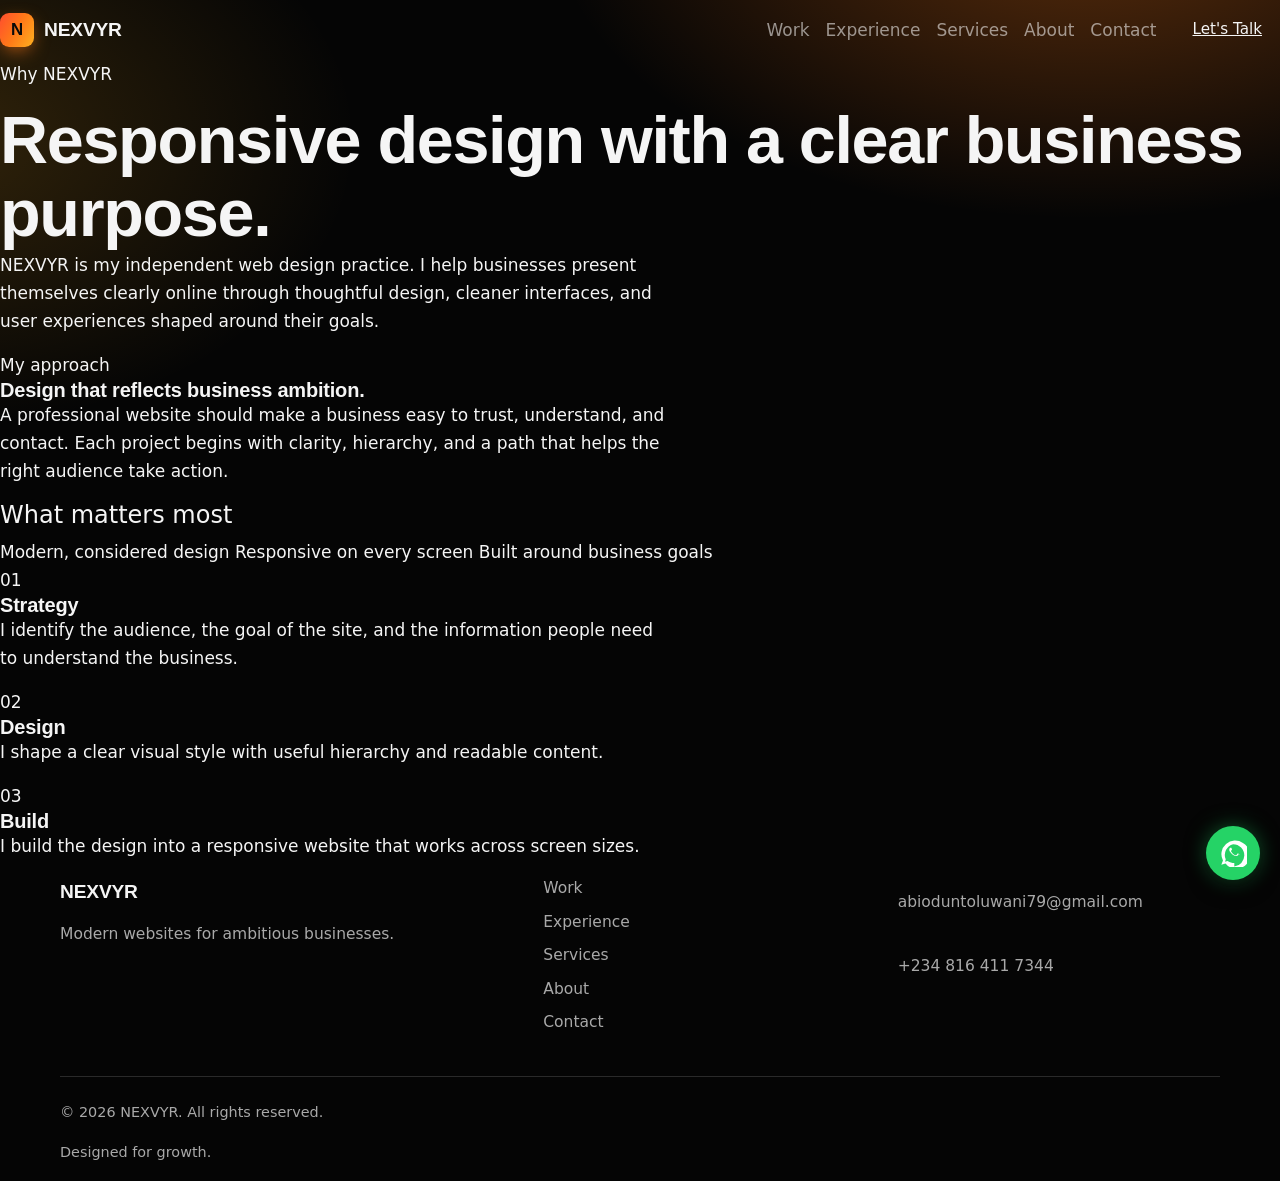
==== about.html @ 000d695e "Add portfolio website Co-authored-by: Copilot <223556219+Copilot@users.noreply.github.com>" ====
<!DOCTYPE html>
<html lang="en">
<head>
  <meta charset="UTF-8">
  <meta name="viewport" content="width=device-width, initial-scale=1.0">
  <title>About | NEXVYR</title>
  <meta name="description" content="Learn about NEXVYR, an independent web design practice focused on clear, responsive digital experiences for businesses.">
  <link href="https://cdn.jsdelivr.net/npm/bootstrap@5.3.3/dist/css/bootstrap.min.css" rel="stylesheet">
  <link rel="stylesheet" href="./style.css">
</head>
<body>
  <header class="navbar navbar-expand-lg navbar-dark">
    <a href="./index.html" class="logo" aria-label="NEXVYR home">
      <span class="logo-mark">N</span>
      <span class="logo-text">NEXVYR</span>
    </a>

    <button class="navbar-toggler" type="button" data-bs-toggle="collapse" data-bs-target="#site-navigation" aria-controls="site-navigation" aria-expanded="false" aria-label="Toggle navigation">
      <span class="navbar-toggler-icon"></span>
    </button>

    <nav class="collapse navbar-collapse nav-links" id="site-navigation" aria-label="Main navigation">
      <div class="navbar-nav ms-lg-auto">
        <a class="nav-link" href="work.html">Work</a>
        <a class="nav-link" href="experience.html">Experience</a>
        <a class="nav-link" href="services.html">Services</a>
        <a class="nav-link" href="about.html">About</a>
        <a class="nav-link" href="contact.html">Contact</a>
      </div>
      <a href="contact.html" class="nav-cta">Let's Talk</a>
    </nav>
  </header>

  <main class="page-main">
    <section class="page-hero">
      <p class="eyebrow">Why NEXVYR</p>
      <h1>Responsive design with a clear business purpose.</h1>
      <p>NEXVYR is my independent web design practice. I help businesses present themselves clearly online through thoughtful design, cleaner interfaces, and user experiences shaped around their goals.</p>
    </section>

    <section class="two-column">
      <article class="page-card">
        <span class="tag">My approach</span>
        <h3>Design that reflects business ambition.</h3>
        <p>A professional website should make a business easy to trust, understand, and contact. Each project begins with clarity, hierarchy, and a path that helps the right audience take action.</p>
      </article>

      <aside class="info-panel">
        <div>
          <h4>What matters most</h4>
          <div class="mini-list">
            <span>Modern, considered design</span>
            <span>Responsive on every screen</span>
            <span>Built around business goals</span>
          </div>
        </div>
      </aside>
    </section>

    <section class="page-grid">
      <article class="page-card">
        <span class="tag">01</span>
        <h3>Strategy</h3>
        <p>I identify the audience, the goal of the site, and the information people need to understand the business.</p>
      </article>

      <article class="page-card">
        <span class="tag">02</span>
        <h3>Design</h3>
        <p>I shape a clear visual style with useful hierarchy and readable content.</p>
      </article>

      <article class="page-card">
        <span class="tag">03</span>
        <h3>Build</h3>
        <p>I build the design into a responsive website that works across screen sizes.</p>
      </article>
    </section>
  </main>

  <footer class="footer">
    <div class="footer-grid">
      <div>
        <a href="index.html" class="logo footer-logo">NEXVYR</a>
        <p>Modern websites for ambitious businesses.</p>
      </div>

      <div class="footer-links">
        <a href="work.html">Work</a>
        <a href="experience.html">Experience</a>
        <a href="services.html">Services</a>
        <a href="about.html">About</a>
        <a href="contact.html">Contact</a>
      </div>

      <div class="footer-contact">
        <p>abioduntoluwani79@gmail.com</p>
        <p>+234 816 411 7344</p>
      </div>
    </div>

    <div class="footer-bottom">
      <p>© 2026 NEXVYR. All rights reserved.</p>
      <p>Designed for growth.</p>
    </div>
  </footer>

  <a href="https://wa.me/2348164117344" class="whatsapp-float" aria-label="Chat on WhatsApp" target="_blank" rel="noreferrer">
    <svg viewBox="0 0 24 24" aria-hidden="true" focusable="false">
      <path d="M20.5 3.5A11.7 11.7 0 0 0 3.4 18.5L2 22l3.6-1.1A11.7 11.7 0 1 0 20.5 3.5Zm-7.4 17.1c-1.9 0-3.8-.5-5.4-1.5l-.4-.2-2.1.6.6-2.1-.2-.4A9.6 9.6 0 0 1 12.1 4.4a9.7 9.7 0 0 1 9.6 9.8 9.7 9.7 0 0 1-8.6 9.4Zm5.3-7.1c-.3-.2-1.7-.8-2-.9-.3-.1-.5-.2-.7.2-.2.3-.8.9-.9 1.1-.2.2-.3.2-.6.1a8.1 8.1 0 0 1-2.3-1.4 8.9 8.9 0 0 1-1.6-2c-.2-.3 0-.5.2-.7l.3-.3c.1-.1.2-.2.3-.4.1-.2 0-.3 0-.4l-.4-1c-.1-.3-.3-.3-.4-.3h-.4c-.1 0-.3.1-.5.2s-.6.6-.6 1.5c0 .9.6 1.7.7 1.8.1.2 1.4 2.2 3.4 3.1.5.2.9.3 1.2.4.5.2.9.1 1.2.1.4 0 1.1-.5 1.3-1 .2-.6.2-1 .1-1.1-.1-.2-.3-.2-.6-.4Z" fill="currentColor"/>
    </svg>
  </a>

  <script src="https://cdn.jsdelivr.net/npm/bootstrap@5.3.3/dist/js/bootstrap.bundle.min.js"></script>
</body>
</html>
---- style.css ----
/* ---------- Tokens (dark, lively) ---------- */
:root {
  --paper: #050505;
  --surface: #141414;
  --tint: #0C0C0C;
  --ink: #F5F5F5;
  --muted: #A9A9A9;
  --line: #2A2A2A;
  --orange: #FF7A18;
  --flame: #FF4D2E;
  --amber: #FFB020;
  --pink: #FF4D6D;
  --success: #34E0A1;
  --grad: linear-gradient(120deg, var(--flame) 0%, var(--orange) 50%, var(--amber) 100%);

  --font-display: "Bricolage Grotesque", "Segoe UI", sans-serif;
  --font-body: "Instrument Sans", "Segoe UI", system-ui, sans-serif;

  --radius: 12px;
  --page: 1160px;
  --gutter: clamp(20px, 5vw, 48px);
  --section-y: clamp(64px, 9vw, 112px);
}

/* ---------- Base ---------- */
*,
*::before,
*::after { box-sizing: border-box; }

html { scroll-behavior: smooth; scroll-padding-top: 90px; background: var(--paper); }

body {
  margin: 0;
  color: var(--ink);
  font-family: var(--font-body);
  font-size: 1.0625rem;
  line-height: 1.65;
  -webkit-font-smoothing: antialiased;
  background:
    radial-gradient(900px 520px at 85% -8%, rgba(255, 122, 24, 0.35), transparent 60%),
    radial-gradient(700px 480px at -5% 12%, rgba(255, 176, 32, 0.18), transparent 60%),
    var(--paper);
  background-repeat: no-repeat;
}

h1, h2, h3 {
  font-family: var(--font-display);
  color: var(--ink);
  line-height: 1.1;
  letter-spacing: -0.02em;
  margin: 0;
}

h1 { font-size: clamp(2.5rem, 5.2vw, 4.25rem); font-weight: 800; }
h2 { font-size: clamp(1.75rem, 3.2vw, 2.5rem); font-weight: 700; }
h3 { font-size: 1.25rem; font-weight: 700; letter-spacing: -0.01em; }

p { margin: 0 0 1rem; max-width: 62ch; }
a { color: inherit; }

:focus-visible {
  outline: 3px solid var(--amber);
  outline-offset: 3px;
  border-radius: 4px;
}

.muted { color: var(--muted); }

.skip-link {
  position: absolute;
  left: 12px;
  top: -60px;
  background: var(--amber);
  color: #0A0A0A;
  padding: 10px 16px;
  border-radius: 6px;
  z-index: 100;
  transition: top 0.15s;
}
.skip-link:focus { top: 12px; }

/* ---------- Header ---------- */
.site-header {
  position: sticky;
  top: 0;
  z-index: 50;
  background: rgba(5, 5, 5, 0.85);
  backdrop-filter: blur(12px);
  border-bottom: 1px solid var(--line);
}

.site-nav {
  max-width: var(--page);
  margin: 0 auto;
  padding: 14px var(--gutter);
}

.logo {
  display: inline-flex;
  align-items: center;
  gap: 10px;
  text-decoration: none;
  font-family: var(--font-display);
  font-weight: 800;
  font-size: 1.2rem;
  letter-spacing: -0.01em;
  color: var(--ink);
}

.logo-mark {
  display: grid;
  place-items: center;
  width: 34px;
  height: 34px;
  border-radius: 9px;
  background: var(--grad);
  color: #0A0A0A;
  font-size: 1.05rem;
  box-shadow: 0 6px 18px -4px rgba(255, 122, 24, 0.7);
}

.site-nav .nav-link {
  color: var(--muted);
  font-weight: 500;
  font-size: 0.97rem;
  padding: 8px 14px;
  transition: color 0.15s;
}
.site-nav .nav-link:hover { color: var(--amber); }

.navbar-toggler { border-color: var(--line); }
.navbar-toggler:focus { box-shadow: 0 0 0 3px rgba(255, 176, 32, 0.4); }
.navbar-toggler-icon {
  background-image: url("data:image/svg+xml,%3Csvg xmlns='http://www.w3.org/2000/svg' viewBox='0 0 30 30'%3E%3Cpath stroke='%23F2F4FF' stroke-linecap='round' stroke-miterlimit='10' stroke-width='2' d='M4 7h22M4 15h22M4 23h22'/%3E%3C/svg%3E");
}

.nav-cta { margin-left: 10px; padding: 9px 18px; font-size: 0.95rem; }

@media (max-width: 991.98px) {
  .nav-cta { margin: 12px 0 8px; align-self: flex-start; }
}

/* ---------- Buttons ---------- */
.btn {
  display: inline-flex;
  align-items: center;
  justify-content: center;
  padding: 13px 24px;
  border-radius: 10px;
  font-weight: 600;
  font-size: 1rem;
  line-height: 1.2;
  border: 1.5px solid transparent;
  text-decoration: none;
  transition: transform 0.15s, box-shadow 0.15s, background-color 0.15s, color 0.15s, border-color 0.15s;
}

.btn-solid {
  background: var(--grad);
  color: #0A0A0A;
  box-shadow: 0 10px 28px -10px rgba(255, 122, 24, 0.9);
}
.btn-solid:hover {
  color: #0A0A0A;
  transform: translateY(-2px);
  box-shadow: 0 14px 32px -8px rgba(255, 77, 46, 0.9);
}

.btn-ghost { border-color: var(--line); color: var(--ink); background: rgba(255, 255, 255, 0.04); }
.btn-ghost:hover { border-color: var(--amber); color: var(--amber); }

.btn-light { background: #fff; color: #0A0A0A; }
.btn-light:hover { background: #EDEDED; color: #0A0A0A; transform: translateY(-2px); }

.btn-outline-light { border-color: rgba(255, 255, 255, 0.6); color: #fff; }
.btn-outline-light:hover { background: rgba(255, 255, 255, 0.15); color: #fff; border-color: #fff; }

.text-link {
  font-weight: 600;
  color: var(--amber);
  text-decoration: underline;
  text-underline-offset: 4px;
  text-decoration-color: rgba(255, 176, 32, 0.35);
}
.text-link:hover { text-decoration-color: var(--amber); }

/* ---------- Hero ---------- */
.hero {
  max-width: var(--page);
  margin: 0 auto;
  padding: clamp(48px, 7vw, 96px) var(--gutter) var(--section-y);
  display: grid;
  grid-template-columns: minmax(0, 1fr);
  gap: 56px;
  align-items: center;
}

@media (min-width: 992px) {
  .hero { grid-template-columns: minmax(0, 1fr) minmax(0, 1.05fr); gap: 64px; }
}

.status {
  display: inline-flex;
  align-items: center;
  gap: 10px;
  margin-bottom: 28px;
  padding: 7px 14px;
  border: 1px solid var(--line);
  border-radius: 999px;
  background: rgba(255, 255, 255, 0.04);
  font-size: 0.9rem;
  font-weight: 500;
  color: var(--muted);
}

.status-dot {
  width: 9px;
  height: 9px;
  border-radius: 50%;
  background: var(--success);
  box-shadow: 0 0 0 4px rgba(52, 224, 161, 0.2), 0 0 12px var(--success);
  flex-shrink: 0;
}

.lead-text {
  margin: 24px 0 32px;
  font-size: 1.15rem;
  color: var(--muted);
}

.hero-actions { display: flex; flex-wrap: wrap; gap: 12px; }

.hero-facts {
  list-style: none;
  padding: 28px 0 0;
  margin: 40px 0 0;
  border-top: 1px solid var(--line);
  display: grid;
  grid-template-columns: repeat(3, minmax(0, 1fr));
  gap: 20px;
}
.hero-facts li { font-size: 0.9rem; color: var(--muted); line-height: 1.45; }
.hero-facts strong { display: block; color: var(--ink); font-size: 1rem; margin-bottom: 2px; }

@media (max-width: 575.98px) {
  .hero-facts { grid-template-columns: 1fr; gap: 14px; }
}

/* Browser preview */
.browser {
  position: relative;
  margin: 0;
  background: var(--surface);
  border: 1px solid #3A3A3A;
  border-radius: 14px;
  overflow: hidden;
  box-shadow:
    0 0 0 1px rgba(255, 122, 24, 0.15),
    0 40px 80px -30px rgba(255, 122, 24, 0.6),
    0 0 90px -20px rgba(255, 176, 32, 0.35);
}

.browser-bar {
  display: flex;
  align-items: center;
  gap: 7px;
  padding: 12px 16px;
  background: #0D0D0D;
  border-bottom: 1px solid var(--line);
}
.browser-bar > span:nth-child(1) { width: 10px; height: 10px; border-radius: 50%; background: var(--pink); }
.browser-bar > span:nth-child(2) { width: 10px; height: 10px; border-radius: 50%; background: #FFC857; }
.browser-bar > span:nth-child(3) { width: 10px; height: 10px; border-radius: 50%; background: var(--success); }

.browser-url {
  margin-left: 12px;
  flex: 1;
  padding: 4px 12px;
  background: rgba(255, 255, 255, 0.06);
  border-radius: 6px;
  font-size: 0.78rem;
  color: var(--muted);
  white-space: nowrap;
  overflow: hidden;
  text-overflow: ellipsis;
}

.browser-screen {
  position: relative;
  aspect-ratio: 16 / 10;
  overflow: hidden;
  background: var(--tint);
}

.browser-screen iframe {
  position: absolute;
  top: 0;
  left: 0;
  width: 1280px;
  height: 800px;
  border: 0;
  transform-origin: top left;
  pointer-events: none;
}

/* ---------- Sections ---------- */
.section { padding: var(--section-y) var(--gutter); }
.section > * { max-width: var(--page); margin-left: auto; margin-right: auto; }
.section-tint {
  background: linear-gradient(180deg, rgba(255, 122, 24, 0.08), rgba(255, 176, 32, 0.04));
  border-top: 1px solid var(--line);
  border-bottom: 1px solid var(--line);
}

.section-head {
  display: flex;
  align-items: baseline;
  justify-content: space-between;
  gap: 20px;
  margin-bottom: 36px;
}

.split { display: grid; gap: 32px; }
@media (min-width: 992px) {
  .split { grid-template-columns: minmax(0, 1fr) minmax(0, 2fr); gap: 64px; }
}
.split-head p { margin-top: 12px; }

/* Featured project */
.project {
  display: grid;
  gap: 32px;
  padding: clamp(24px, 4vw, 44px);
  background: linear-gradient(135deg, #1A1A1A 0%, #0F0F0F 100%);
  border: 1px solid #3A3A3A;
  border-radius: 16px;
  box-shadow: 0 30px 60px -40px rgba(255, 122, 24, 0.7);
  transition: border-color 0.2s, box-shadow 0.2s;
}
.project:hover { border-color: var(--orange); box-shadow: 0 30px 70px -30px rgba(255, 122, 24, 0.9); }
@media (min-width: 992px) {
  .project { grid-template-columns: minmax(0, 1.4fr) minmax(0, 1fr); gap: 56px; align-items: center; }
}

.project-type { color: var(--amber); font-weight: 600; font-size: 0.95rem; margin-bottom: 10px; }
.project h3 { font-size: clamp(1.6rem, 3vw, 2.1rem); margin-bottom: 16px; }
.project p { color: var(--muted); }
.project .btn { margin-top: 12px; }

.project-meta { margin: 0; display: grid; gap: 0; }
.project-meta div { padding: 16px 0; border-top: 1px solid var(--line); }
.project-meta div:first-child { border-top: 0; padding-top: 0; }
.project-meta dt { font-size: 0.88rem; font-weight: 500; color: var(--muted); }
.project-meta dd { margin: 2px 0 0; font-weight: 600; }

/* Current role */
.role-top {
  display: flex;
  align-items: flex-start;
  justify-content: space-between;
  gap: 16px;
  margin-bottom: 16px;
}
.role-company { margin: 4px 0 0; color: var(--amber); font-weight: 500; }
.split-body > p { color: var(--muted); }

.pill {
  flex-shrink: 0;
  padding: 5px 12px;
  border-radius: 999px;
  background: rgba(52, 224, 161, 0.14);
  border: 1px solid rgba(52, 224, 161, 0.4);
  color: var(--success);
  font-size: 0.85rem;
  font-weight: 600;
}

.stack {
  list-style: none;
  padding: 0;
  margin: 28px 0 0;
  display: grid;
  grid-template-columns: repeat(2, minmax(0, 1fr));
  gap: 12px;
}
.stack li {
  padding: 16px 18px;
  background: var(--surface);
  border: 1px solid var(--line);
  border-left: 3px solid var(--orange);
  border-radius: var(--radius);
  font-size: 0.92rem;
  color: var(--muted);
  line-height: 1.4;
  transition: border-color 0.15s;
}
.stack li:nth-child(2) { border-left-color: var(--flame); }
.stack li:nth-child(3) { border-left-color: var(--amber); }
.stack li:nth-child(4) { border-left-color: var(--pink); }
.stack strong { display: block; color: var(--ink); font-size: 1rem; margin-bottom: 2px; }
@media (max-width: 575.98px) { .stack { grid-template-columns: 1fr; } }

/* Services */
.service-list { list-style: none; margin: 0; padding: 0; }
.service-list li { padding: 28px 0 28px 22px; border-top: 1px solid var(--line); position: relative; }
.service-list li::before {
  content: "";
  position: absolute;
  left: 0;
  top: 34px;
  width: 8px;
  height: 8px;
  border-radius: 50%;
  background: var(--amber);
  box-shadow: 0 0 12px var(--amber);
}
.service-list li:nth-child(2)::before { background: var(--orange); box-shadow: 0 0 12px var(--orange); }
.service-list li:nth-child(3)::before { background: var(--pink); box-shadow: 0 0 12px var(--pink); }
.service-list li:first-child { border-top: 0; padding-top: 0; }
.service-list li:first-child::before { top: 6px; }
.service-list li:last-child { padding-bottom: 0; }
.service-list h3 { margin-bottom: 8px; }
.service-list p { margin: 0; color: var(--muted); }

/* Process */
.steps { list-style: none; margin: 0; padding: 0; counter-reset: step; display: grid; gap: 0; }
.steps li {
  counter-increment: step;
  position: relative;
  padding: 0 0 32px 56px;
}
.steps li:last-child { padding-bottom: 0; }
.steps li::before {
  content: counter(step);
  position: absolute;
  left: 0;
  top: -2px;
  width: 36px;
  height: 36px;
  display: grid;
  place-items: center;
  border-radius: 50%;
  background: var(--grad);
  color: #0A0A0A;
  font-family: var(--font-display);
  font-weight: 700;
  font-size: 0.95rem;
  box-shadow: 0 6px 16px -4px rgba(255, 122, 24, 0.8);
}
.steps li:not(:last-child)::after {
  content: "";
  position: absolute;
  left: 17px;
  top: 40px;
  bottom: 4px;
  width: 2px;
  background: linear-gradient(180deg, var(--orange), var(--line));
}
.steps h3 { margin-bottom: 6px; }
.steps p { margin: 0; color: var(--muted); }

/* ---------- CTA ---------- */
.cta {
  position: relative;
  overflow: hidden;
  margin: var(--section-y) var(--gutter);
  padding: clamp(40px, 7vw, 80px) clamp(24px, 6vw, 72px);
  background:
    radial-gradient(520px 320px at 100% 0%, rgba(255, 77, 46, 0.40), transparent 65%),
    radial-gradient(520px 340px at 0% 100%, rgba(255, 176, 32, 0.28), transparent 65%),
    #121212;
  border: 1px solid #3A3A3A;
  border-radius: 20px;
  color: #fff;
  box-shadow: 0 40px 80px -40px rgba(255, 122, 24, 0.7);
}
@media (min-width: 1260px) {
  .cta { margin-left: auto; margin-right: auto; width: calc(var(--page) - 2 * var(--gutter)); }
}
.cta h2 { color: #fff; max-width: 20ch; }
.cta p { margin: 18px 0 30px; color: rgba(255, 255, 255, 0.82); font-size: 1.1rem; }

/* ---------- Footer ---------- */
.site-footer {
  border-top: 1px solid var(--line);
  background: #000000;
  padding: 56px var(--gutter) 32px;
}
.footer-grid {
  max-width: var(--page);
  margin: 0 auto;
  display: grid;
  gap: 32px;
}
@media (min-width: 768px) {
  .footer-grid { grid-template-columns: 1.4fr 1fr 1fr; }
}
.footer-grid p { margin-top: 14px; color: var(--muted); font-size: 0.97rem; }

.footer-links,
.footer-contact { display: flex; flex-direction: column; gap: 8px; }
.footer-links a,
.footer-contact a {
  color: var(--muted);
  text-decoration: none;
  font-size: 0.97rem;
  width: fit-content;
}
.footer-links a:hover,
.footer-contact a:hover { color: var(--amber); text-decoration: underline; text-underline-offset: 3px; }

.footer-bottom {
  max-width: var(--page);
  margin: 40px auto 0;
  padding-top: 24px;
  border-top: 1px solid var(--line);
  color: var(--muted);
  font-size: 0.9rem;
}

/* ---------- WhatsApp ---------- */
.whatsapp-float {
  position: fixed;
  right: 20px;
  bottom: 20px;
  width: 54px;
  height: 54px;
  display: grid;
  place-items: center;
  border-radius: 50%;
  background: #25D366;
  color: #fff;
  box-shadow: 0 8px 24px -6px rgba(0, 0, 0, 0.6), 0 0 24px -4px rgba(37, 211, 102, 0.6);
  z-index: 40;
  transition: transform 0.15s;
}
.whatsapp-float:hover { transform: scale(1.06); color: #fff; }
.whatsapp-float svg { width: 28px; height: 28px; }

/* ---------- Motion ---------- */
@media (prefers-reduced-motion: reduce) {
  html { scroll-behavior: auto; }
  * { transition: none !important; }
}


/* ---------- Tech strip ---------- */
.tech-strip {
  max-width: var(--page);
  margin: 0 auto;
  padding: 0 var(--gutter) var(--section-y);
}
.tech-strip-label { margin: 0 0 16px; font-size: 0.92rem; font-weight: 500; color: var(--muted); }
.tech-strip ul {
  list-style: none;
  margin: 0;
  padding: 0;
  display: flex;
  flex-wrap: wrap;
  gap: 10px;
}
.tech-strip li {
  padding: 9px 16px;
  border: 1px solid var(--line);
  border-radius: 999px;
  background: rgba(255, 255, 255, 0.04);
  font-weight: 500;
  font-size: 0.95rem;
  transition: border-color 0.15s, color 0.15s;
}
.tech-strip li:hover { border-color: var(--orange); color: var(--amber); }

/* ---------- Skills ---------- */
.skills-grid { display: grid; gap: 16px; grid-template-columns: repeat(2, minmax(0, 1fr)); }
@media (max-width: 767.98px) { .skills-grid { grid-template-columns: 1fr; } }

.skill-group {
  padding: 24px;
  background: var(--surface);
  border: 1px solid var(--line);
  border-top: 3px solid var(--orange);
  border-radius: var(--radius);
}
.skill-group:nth-child(2) { border-top-color: var(--flame); }
.skill-group:nth-child(3) { border-top-color: var(--amber); }
.skill-group:nth-child(4) { border-top-color: var(--pink); }
.skill-group h3 { margin-bottom: 14px; font-size: 1.1rem; }
.skill-group ul { list-style: none; margin: 0; padding: 0; display: grid; gap: 10px; }
.skill-group li { position: relative; padding-left: 18px; color: var(--muted); font-size: 0.97rem; line-height: 1.45; }
.skill-group li::before {
  content: "";
  position: absolute;
  left: 0;
  top: 0.55em;
  width: 6px;
  height: 6px;
  border-radius: 50%;
  background: var(--orange);
}

/* ---------- Craft + code window ---------- */
.craft {
  display: grid;
  gap: 48px;
  align-items: start;
}
@media (min-width: 992px) { .craft { grid-template-columns: minmax(0, 1.1fr) minmax(0, 1fr); gap: 64px; } }

.craft-copy h2 { margin-bottom: 16px; max-width: 18ch; }

.principles { list-style: none; margin: 32px 0 0; padding: 0; display: grid; gap: 0; }
.principles li { padding: 20px 0; border-top: 1px solid var(--line); }
.principles h3 { font-size: 1.1rem; margin-bottom: 4px; }
.principles p { margin: 0; color: var(--muted); font-size: 0.97rem; }

.code-window {
  margin: 0;
  background: #0D0D0D;
  border: 1px solid #3A3A3A;
  border-radius: 14px;
  overflow: hidden;
  box-shadow: 0 30px 60px -36px rgba(255, 122, 24, 0.55);
}
@media (min-width: 992px) { .code-window { position: sticky; top: 100px; } }

.code-bar { display: flex; align-items: center; gap: 7px; padding: 12px 16px; background: #141414; border-bottom: 1px solid var(--line); }
.code-bar > span { width: 10px; height: 10px; border-radius: 50%; }
.code-bar > span:nth-child(1) { background: var(--pink); }
.code-bar > span:nth-child(2) { background: #FFC857; }
.code-bar > span:nth-child(3) { background: var(--success); }
.code-file { margin-left: 12px; font-size: 0.8rem; color: var(--muted); font-family: ui-monospace, "SFMono-Regular", Menlo, Consolas, monospace; }

.code-window pre { margin: 0; padding: 22px 24px; overflow-x: auto; }
.code-window code {
  display: block;
  color: #E8E8E8;
  font-family: ui-monospace, "SFMono-Regular", Menlo, Consolas, monospace;
  font-size: 0.86rem;
  line-height: 1.75;
  white-space: pre;
}
.code-window .c { color: #7C7C7C; }
.code-window .k { color: #FF7A9C; }
.code-window .f { color: #FFB020; }
.code-window .s { color: #34E0A1; }

/* ---------- FAQ accordion (dark) ---------- */
.faq {
  --bs-accordion-bg: transparent;
  --bs-accordion-color: var(--muted);
  --bs-accordion-border-color: var(--line);
  --bs-accordion-border-radius: 0;
  --bs-accordion-inner-border-radius: 0;
  --bs-accordion-btn-color: var(--ink);
  --bs-accordion-btn-bg: transparent;
  --bs-accordion-active-color: var(--amber);
  --bs-accordion-active-bg: transparent;
  --bs-accordion-btn-focus-box-shadow: none;
  --bs-accordion-btn-icon: url("data:image/svg+xml,%3Csvg xmlns='http://www.w3.org/2000/svg' viewBox='0 0 16 16' fill='%23F5F5F5'%3E%3Cpath fill-rule='evenodd' d='M1.646 4.646a.5.5 0 0 1 .708 0L8 10.293l5.646-5.647a.5.5 0 0 1 .708.708l-6 6a.5.5 0 0 1-.708 0l-6-6a.5.5 0 0 1 0-.708z'/%3E%3C/svg%3E");
  --bs-accordion-btn-active-icon: url("data:image/svg+xml,%3Csvg xmlns='http://www.w3.org/2000/svg' viewBox='0 0 16 16' fill='%23FFB020'%3E%3Cpath fill-rule='evenodd' d='M1.646 4.646a.5.5 0 0 1 .708 0L8 10.293l5.646-5.647a.5.5 0 0 1 .708.708l-6 6a.5.5 0 0 1-.708 0l-6-6a.5.5 0 0 1 0-.708z'/%3E%3C/svg%3E");
}
.faq .accordion-item { border-left: 0; border-right: 0; border-top: 0; }
.faq .accordion-item:first-child { border-top: 1px solid var(--line); }
.faq .accordion-header { font-size: inherit; letter-spacing: normal; }
.faq .accordion-button {
  padding: 22px 0;
  font-family: var(--font-display);
  font-weight: 700;
  font-size: 1.1rem;
  box-shadow: none;
}
.faq .accordion-button:focus-visible { outline: 3px solid var(--amber); outline-offset: 2px; }
.faq .accordion-body { padding: 0 0 24px; max-width: 62ch; }


/* =========================================================
   Inner pages
   ========================================================= */
[hidden] { display: none !important; }

.site-nav .nav-link[aria-current="page"] { color: var(--amber); }

/* Page head */
.page-head {
  max-width: var(--page);
  margin: 0 auto;
  padding: clamp(48px, 7vw, 88px) var(--gutter) clamp(40px, 6vw, 72px);
}
.page-head h1 { font-size: clamp(2.2rem, 4.6vw, 3.6rem); max-width: 20ch; }
.page-head .lead-text { max-width: 60ch; }
.crumb { margin: 0 0 24px; font-size: 0.92rem; color: var(--muted); }
.crumb a { color: var(--muted); text-decoration: none; }
.crumb a:hover { color: var(--amber); }
.crumb span { margin: 0 6px; opacity: 0.6; }

/* Card grid */
.card-grid { display: grid; gap: 16px; grid-template-columns: repeat(2, minmax(0, 1fr)); }
@media (max-width: 767.98px) { .card-grid { grid-template-columns: 1fr; } }

.card {
  padding: 26px;
  background: var(--surface);
  border: 1px solid var(--line);
  border-top: 3px solid var(--orange);
  border-radius: var(--radius);
  transition: border-color 0.2s, transform 0.2s;
}
.card:hover { transform: translateY(-3px); border-color: #3A3A3A; }
.card-grid .card:nth-child(4n+2) { border-top-color: var(--flame); }
.card-grid .card:nth-child(4n+3) { border-top-color: var(--amber); }
.card-grid .card:nth-child(4n+4) { border-top-color: var(--pink); }
.card-tag { margin: 0 0 10px; font-size: 0.85rem; font-weight: 600; color: var(--amber); }
.card h3 { margin-bottom: 8px; font-size: 1.15rem; }
.card p:last-child { margin: 0; color: var(--muted); font-size: 0.97rem; }

/* Work */
.work-feature { padding-top: 0; }
.feature { display: grid; gap: 40px; align-items: center; }
@media (min-width: 992px) { .feature { grid-template-columns: minmax(0, 1.25fr) minmax(0, 1fr); gap: 56px; } }
.feature-copy h2 { margin-bottom: 16px; }
.feature-copy > p { color: var(--muted); }
.feature-copy .btn { margin: 8px 0 28px; }
.feature-copy .project-meta div:first-child { border-top: 1px solid var(--line); padding-top: 16px; }

.next-project {
  display: flex;
  flex-wrap: wrap;
  align-items: center;
  justify-content: space-between;
  gap: 24px;
  padding: clamp(24px, 4vw, 44px);
  border: 1px dashed #4A4A4A;
  border-radius: 16px;
  background: rgba(255, 255, 255, 0.02);
}
.next-project h2 { margin-bottom: 8px; font-size: clamp(1.5rem, 3vw, 2rem); }
.next-project p:last-child { margin: 0; }

/* Experience */
.metrics-wrap { max-width: var(--page); margin: 0 auto; padding: 0 var(--gutter) var(--section-y); }
.metrics {
  display: grid;
  grid-template-columns: repeat(4, minmax(0, 1fr));
  border: 1px solid var(--line);
  border-radius: 14px;
  background: var(--surface);
  overflow: hidden;
}
.metrics > div { padding: 24px; border-left: 1px solid var(--line); }
.metrics > div:first-child { border-left: 0; }
.metrics strong { display: block; font-family: var(--font-display); font-size: 1.35rem; line-height: 1.2; }
.metrics span { font-size: 0.9rem; color: var(--muted); }
@media (max-width: 767.98px) {
  .metrics { grid-template-columns: repeat(2, minmax(0, 1fr)); }
  .metrics > div:nth-child(3) { border-left: 0; }
  .metrics > div:nth-child(n+3) { border-top: 1px solid var(--line); }
}

.jobs { display: grid; gap: 20px; position: relative; }
.job {
  padding: clamp(22px, 3vw, 32px);
  background: var(--surface);
  border: 1px solid var(--line);
  border-radius: 14px;
}
.job-head { display: flex; align-items: flex-start; justify-content: space-between; gap: 16px; }
.job h3 { font-size: 1.3rem; }
.job-company { margin: 6px 0 0; color: var(--amber); }
.job-company strong { font-weight: 600; }
.job-meta { margin: 6px 0 20px; display: flex; flex-wrap: wrap; gap: 4px 18px; color: var(--muted); font-size: 0.92rem; }

.chips { list-style: none; margin: 0 0 22px; padding: 0; display: flex; flex-wrap: wrap; gap: 8px; }
.chips li {
  padding: 5px 12px;
  border: 1px solid var(--line);
  border-radius: 999px;
  background: rgba(255, 255, 255, 0.04);
  font-size: 0.85rem;
  font-weight: 500;
}

.job-list { list-style: none; margin: 0; padding: 0; display: grid; gap: 12px; }
.job-list li { position: relative; padding-left: 20px; color: var(--muted); font-size: 0.97rem; line-height: 1.55; }
.job-list li::before {
  content: "";
  position: absolute;
  left: 0;
  top: 0.6em;
  width: 7px;
  height: 7px;
  border-radius: 50%;
  background: var(--orange);
}

.pill-muted { background: rgba(255, 255, 255, 0.06); border-color: var(--line); color: var(--muted); }

/* About */
.about-copy p { color: var(--muted); font-size: 1.1rem; }
.about-copy .hero-actions { margin-top: 28px; }

/* Contact */
.contact-section { padding-top: 0; }
.contact-grid { display: grid; gap: 48px; max-width: var(--page); margin: 0 auto; }
@media (min-width: 992px) { .contact-grid { grid-template-columns: minmax(0, 1fr) minmax(0, 1.15fr); gap: 64px; align-items: start; } }

.contact-side h2,
.form-panel h2 { font-size: clamp(1.5rem, 2.6vw, 2rem); margin-bottom: 10px; }

.methods { list-style: none; margin: 28px 0 0; padding: 0; }
.methods li { display: flex; flex-direction: column; padding: 16px 0; border-top: 1px solid var(--line); }
.methods li:last-child { border-bottom: 1px solid var(--line); }
.method-label { font-size: 0.85rem; font-weight: 500; color: var(--muted); }
.methods a { font-weight: 600; text-decoration: none; word-break: break-word; }
.methods a:hover { color: var(--amber); }
.note { margin: 20px 0 0; font-size: 0.95rem; color: var(--muted); }

.side-title { margin: 40px 0 8px; font-size: 1.1rem; }
.help-list { list-style: none; margin: 0; padding: 0; }
.help-list li { padding: 14px 0 14px 20px; position: relative; color: var(--muted); font-size: 0.97rem; border-top: 1px solid var(--line); }
.help-list li::before { content: ""; position: absolute; left: 0; top: 1.4em; width: 7px; height: 7px; border-radius: 50%; background: var(--amber); }
.help-list strong { display: block; color: var(--ink); }

.form-panel {
  padding: clamp(24px, 4vw, 40px);
  background: linear-gradient(135deg, #181818 0%, #101010 100%);
  border: 1px solid #3A3A3A;
  border-radius: 16px;
  box-shadow: 0 30px 70px -45px rgba(255, 122, 24, 0.8);
}
.form-panel > .muted { margin-bottom: 28px; }

.field { display: flex; flex-direction: column; gap: 7px; margin-bottom: 18px; min-width: 0; }
.field-row { display: grid; gap: 0 16px; grid-template-columns: 1fr; }
@media (min-width: 576px) { .field-row { grid-template-columns: repeat(2, minmax(0, 1fr)); } }

.field label { font-size: 0.92rem; font-weight: 600; }
.optional { font-weight: 400; color: var(--muted); }

.contact-form input,
.contact-form select,
.contact-form textarea {
  width: 100%;
  padding: 13px 14px;
  background: #0A0A0A;
  color: var(--ink);
  border: 1px solid #333;
  border-radius: 10px;
  font: inherit;
  font-size: 1rem;
  transition: border-color 0.15s, box-shadow 0.15s;
}
.contact-form textarea { resize: vertical; min-height: 130px; }
.contact-form ::placeholder { color: #777; }
.contact-form input:focus,
.contact-form select:focus,
.contact-form textarea:focus {
  outline: none;
  border-color: var(--amber);
  box-shadow: 0 0 0 3px rgba(255, 176, 32, 0.25);
}
.contact-form select {
  appearance: none;
  padding-right: 40px;
  background-image: url("data:image/svg+xml,%3Csvg xmlns='http://www.w3.org/2000/svg' viewBox='0 0 16 16' fill='%23A9A9A9'%3E%3Cpath fill-rule='evenodd' d='M1.646 4.646a.5.5 0 0 1 .708 0L8 10.293l5.646-5.647a.5.5 0 0 1 .708.708l-6 6a.5.5 0 0 1-.708 0l-6-6a.5.5 0 0 1 0-.708z'/%3E%3C/svg%3E");
  background-repeat: no-repeat;
  background-position: right 14px center;
  background-size: 14px;
}
.contact-form select option { background: #141414; color: var(--ink); }

.form-submit { width: 100%; padding: 15px 24px; margin-top: 4px; cursor: pointer; }

.form-result {
  margin-top: 22px;
  padding: 20px;
  border: 1px solid rgba(255, 176, 32, 0.5);
  border-radius: 12px;
  background: rgba(255, 176, 32, 0.07);
}
.form-result p { margin: 0 0 14px; font-weight: 500; }
.form-footnote { margin: 18px 0 0; font-size: 0.88rem; color: var(--muted); }
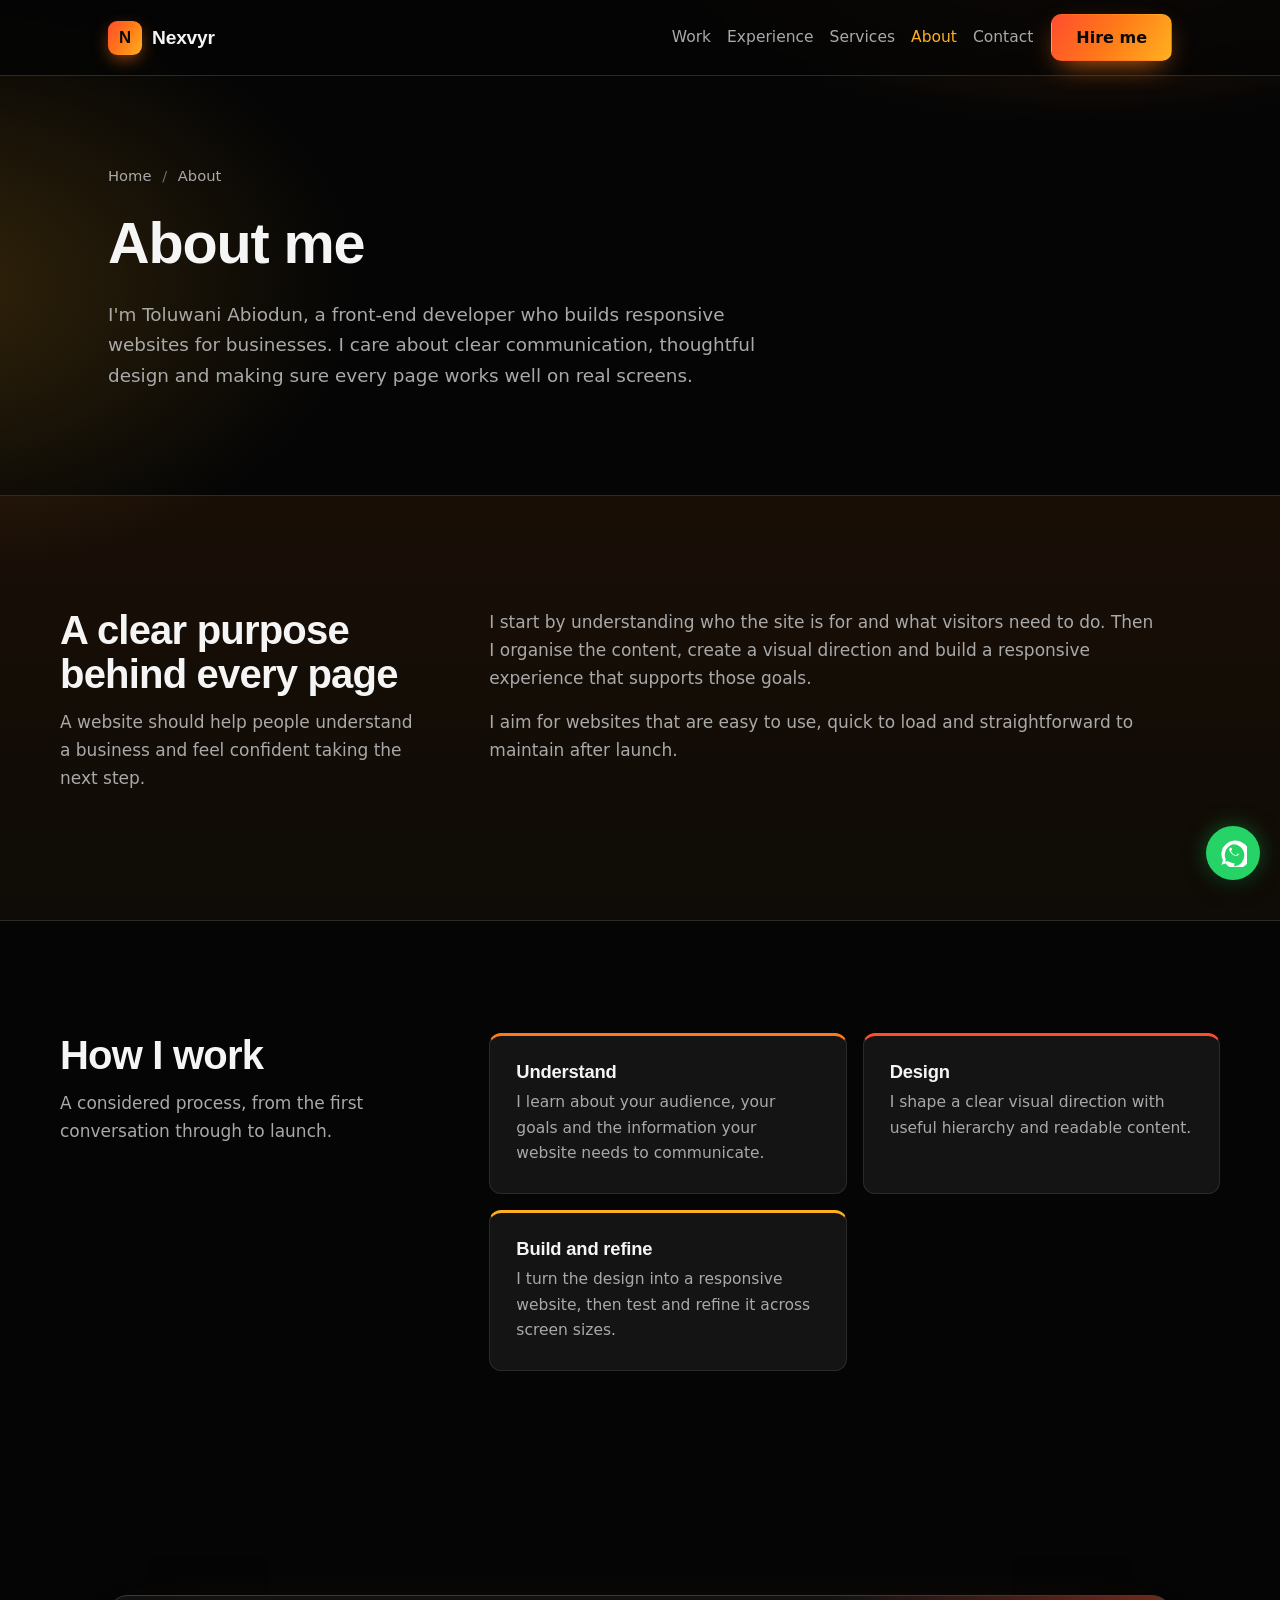
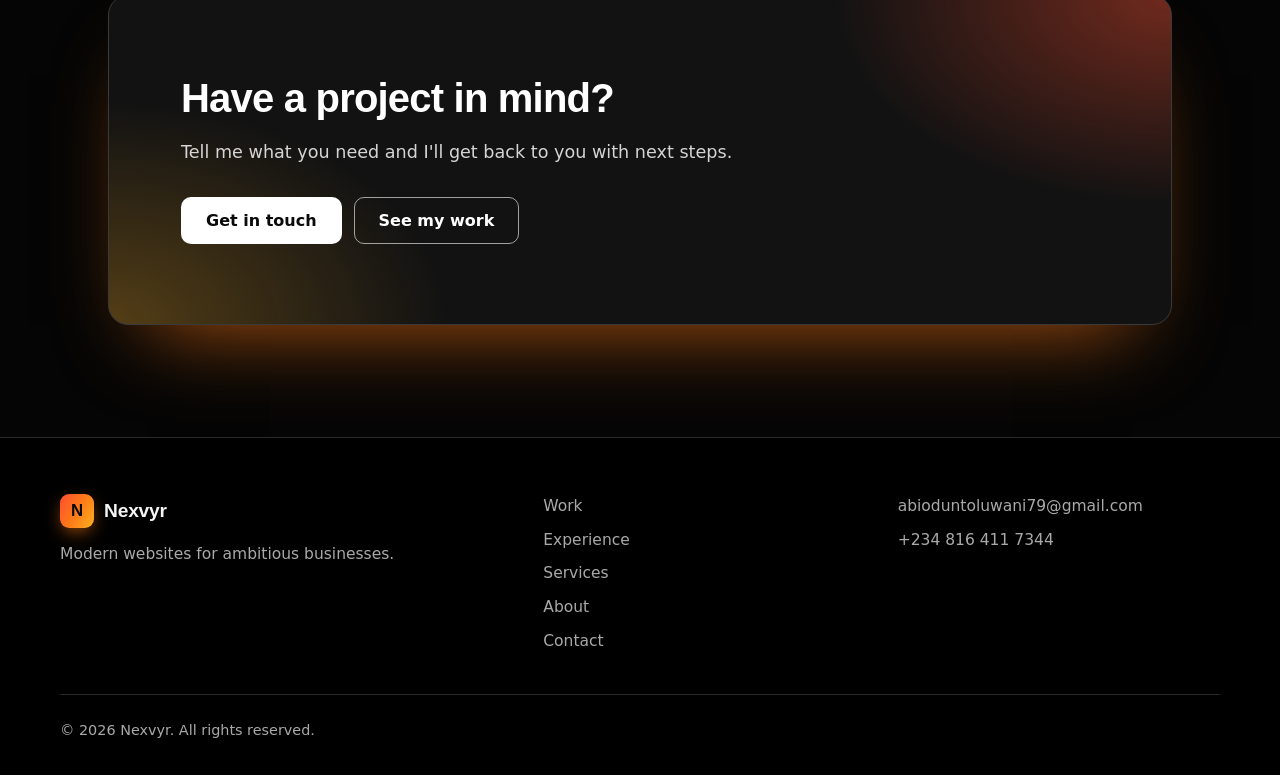
==== commit 6cc3b2f5: "Fix About page styling and layout Co-authored-by: Copilot <223556219+Copilot@users.noreply.github.co" ====
--- a/about.html
+++ b/about.html
@@ -3,106 +3,126 @@
 <head>
   <meta charset="UTF-8">
   <meta name="viewport" content="width=device-width, initial-scale=1.0">
-  <title>About | NEXVYR</title>
-  <meta name="description" content="Learn about NEXVYR, an independent web design practice focused on clear, responsive digital experiences for businesses.">
+  <title>About | Nexvyr</title>
+  <meta name="description" content="Learn about Toluwani Abiodun, a front-end developer building clear, responsive websites for businesses.">
+  <meta name="theme-color" content="#050505">
+
+  <link rel="preconnect" href="https://fonts.googleapis.com">
+  <link rel="preconnect" href="https://fonts.gstatic.com" crossorigin>
+  <link href="https://fonts.googleapis.com/css2?family=Bricolage+Grotesque:opsz,wght@12..96,500;12..96,700;12..96,800&family=Instrument+Sans:wght@400;500;600&display=swap" rel="stylesheet">
   <link href="https://cdn.jsdelivr.net/npm/bootstrap@5.3.3/dist/css/bootstrap.min.css" rel="stylesheet">
-  <link rel="stylesheet" href="./style.css">
+  <link rel="stylesheet" href="style.css">
 </head>
+
 <body>
-  <header class="navbar navbar-expand-lg navbar-dark">
-    <a href="./index.html" class="logo" aria-label="NEXVYR home">
-      <span class="logo-mark">N</span>
-      <span class="logo-text">NEXVYR</span>
-    </a>
+  <a class="skip-link" href="#main">Skip to content</a>
 
-    <button class="navbar-toggler" type="button" data-bs-toggle="collapse" data-bs-target="#site-navigation" aria-controls="site-navigation" aria-expanded="false" aria-label="Toggle navigation">
-      <span class="navbar-toggler-icon"></span>
-    </button>
+  <header class="site-header">
+    <nav class="navbar navbar-expand-lg site-nav" aria-label="Main navigation">
+      <a href="index.html" class="logo" aria-label="Nexvyr home">
+        <span class="logo-mark">N</span>
+        <span class="logo-text">Nexvyr</span>
+      </a>
 
-    <nav class="collapse navbar-collapse nav-links" id="site-navigation" aria-label="Main navigation">
-      <div class="navbar-nav ms-lg-auto">
-        <a class="nav-link" href="work.html">Work</a>
-        <a class="nav-link" href="experience.html">Experience</a>
-        <a class="nav-link" href="services.html">Services</a>
-        <a class="nav-link" href="about.html">About</a>
-        <a class="nav-link" href="contact.html">Contact</a>
+      <button class="navbar-toggler" type="button" data-bs-toggle="collapse" data-bs-target="#site-navigation" aria-controls="site-navigation" aria-expanded="false" aria-label="Toggle navigation">
+        <span class="navbar-toggler-icon"></span>
+      </button>
+
+      <div class="collapse navbar-collapse" id="site-navigation">
+        <div class="navbar-nav ms-lg-auto align-items-lg-center">
+          <a class="nav-link" href="work.html">Work</a>
+          <a class="nav-link" href="experience.html">Experience</a>
+          <a class="nav-link" href="services.html">Services</a>
+          <a class="nav-link" href="about.html" aria-current="page">About</a>
+          <a class="nav-link" href="contact.html">Contact</a>
+          <a href="contact.html" class="btn btn-solid nav-cta">Hire me</a>
+        </div>
       </div>
-      <a href="contact.html" class="nav-cta">Let's Talk</a>
     </nav>
   </header>
 
-  <main class="page-main">
-    <section class="page-hero">
-      <p class="eyebrow">Why NEXVYR</p>
-      <h1>Responsive design with a clear business purpose.</h1>
-      <p>NEXVYR is my independent web design practice. I help businesses present themselves clearly online through thoughtful design, cleaner interfaces, and user experiences shaped around their goals.</p>
+  <main id="main">
+    <section class="page-head">
+      <p class="crumb"><a href="index.html">Home</a> <span aria-hidden="true">/</span> About</p>
+      <h1>About me</h1>
+      <p class="lead-text">I'm Toluwani Abiodun, a front-end developer who builds responsive websites for businesses. I care about clear communication, thoughtful design and making sure every page works well on real screens.</p>
     </section>
 
-    <section class="two-column">
-      <article class="page-card">
-        <span class="tag">My approach</span>
-        <h3>Design that reflects business ambition.</h3>
-        <p>A professional website should make a business easy to trust, understand, and contact. Each project begins with clarity, hierarchy, and a path that helps the right audience take action.</p>
-      </article>
+    <section class="section section-tint">
+      <div class="split">
+        <div class="split-head">
+          <h2>A clear purpose behind every page</h2>
+          <p class="muted">A website should help people understand a business and feel confident taking the next step.</p>
+        </div>
 
-      <aside class="info-panel">
-        <div>
-          <h4>What matters most</h4>
-          <div class="mini-list">
-            <span>Modern, considered design</span>
-            <span>Responsive on every screen</span>
-            <span>Built around business goals</span>
-          </div>
+        <div class="split-body">
+          <p>I start by understanding who the site is for and what visitors need to do. Then I organise the content, create a visual direction and build a responsive experience that supports those goals.</p>
+          <p>I aim for websites that are easy to use, quick to load and straightforward to maintain after launch.</p>
         </div>
-      </aside>
+      </div>
     </section>
 
-    <section class="page-grid">
-      <article class="page-card">
-        <span class="tag">01</span>
-        <h3>Strategy</h3>
-        <p>I identify the audience, the goal of the site, and the information people need to understand the business.</p>
-      </article>
+    <section class="section">
+      <div class="split">
+        <div class="split-head">
+          <h2>How I work</h2>
+          <p class="muted">A considered process, from the first conversation through to launch.</p>
+        </div>
 
-      <article class="page-card">
-        <span class="tag">02</span>
-        <h3>Design</h3>
-        <p>I shape a clear visual style with useful hierarchy and readable content.</p>
-      </article>
+        <div class="card-grid">
+          <article class="card">
+            <h3>Understand</h3>
+            <p>I learn about your audience, your goals and the information your website needs to communicate.</p>
+          </article>
+          <article class="card">
+            <h3>Design</h3>
+            <p>I shape a clear visual direction with useful hierarchy and readable content.</p>
+          </article>
+          <article class="card">
+            <h3>Build and refine</h3>
+            <p>I turn the design into a responsive website, then test and refine it across screen sizes.</p>
+          </article>
+        </div>
+      </div>
+    </section>
 
-      <article class="page-card">
-        <span class="tag">03</span>
-        <h3>Build</h3>
-        <p>I build the design into a responsive website that works across screen sizes.</p>
-      </article>
+    <section class="cta">
+      <div class="cta-inner">
+        <h2>Have a project in mind?</h2>
+        <p>Tell me what you need and I'll get back to you with next steps.</p>
+        <div class="hero-actions">
+          <a href="contact.html" class="btn btn-light">Get in touch</a>
+          <a href="./work.html" class="btn btn-outline-light">See my work</a>
+        </div>
+      </div>
     </section>
   </main>
 
-  <footer class="footer">
+  <footer class="site-footer">
     <div class="footer-grid">
       <div>
-        <a href="index.html" class="logo footer-logo">NEXVYR</a>
+        <a href="index.html" class="logo footer-logo" aria-label="Nexvyr home">
+          <span class="logo-mark">N</span>
+          <span class="logo-text">Nexvyr</span>
+        </a>
         <p>Modern websites for ambitious businesses.</p>
       </div>
 
-      <div class="footer-links">
+      <nav class="footer-links" aria-label="Footer navigation">
         <a href="work.html">Work</a>
         <a href="experience.html">Experience</a>
         <a href="services.html">Services</a>
-        <a href="about.html">About</a>
+        <a href="about.html" aria-current="page">About</a>
         <a href="contact.html">Contact</a>
-      </div>
+      </nav>
 
       <div class="footer-contact">
-        <p>abioduntoluwani79@gmail.com</p>
-        <p>+234 816 411 7344</p>
+        <a href="mailto:abioduntoluwani79@gmail.com">abioduntoluwani79@gmail.com</a>
+        <a href="tel:+2348164117344">+234 816 411 7344</a>
       </div>
     </div>
 
-    <div class="footer-bottom">
-      <p>© 2026 NEXVYR. All rights reserved.</p>
-      <p>Designed for growth.</p>
-    </div>
+    <p class="footer-bottom">© 2026 Nexvyr. All rights reserved.</p>
   </footer>
 
   <a href="https://wa.me/2348164117344" class="whatsapp-float" aria-label="Chat on WhatsApp" target="_blank" rel="noreferrer">
